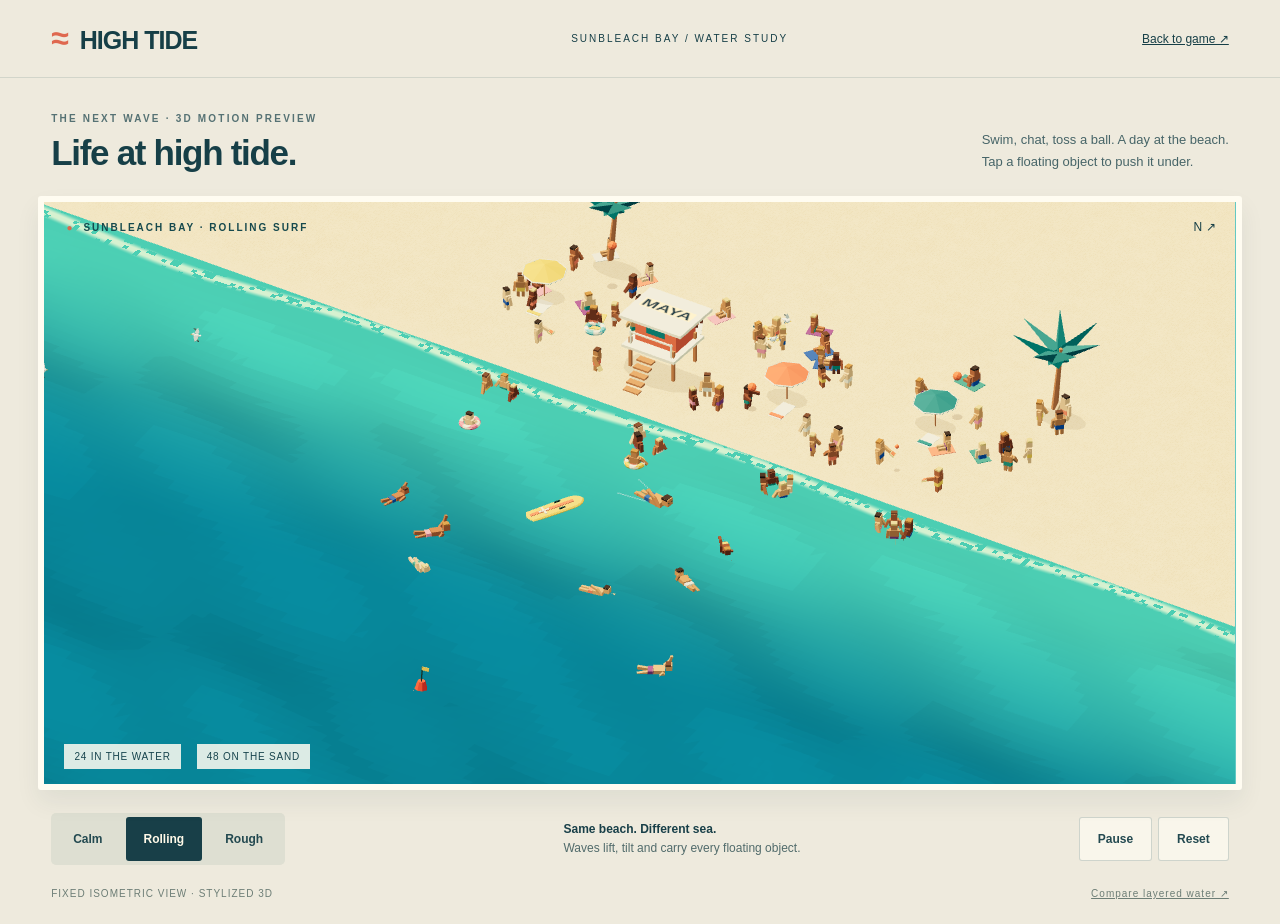
==== ocean.html @ c66c9a75 "Publish HIGH TIDE v0.1 playable browser build" ====
<!doctype html>
<html lang="en"><head><meta charset="UTF-8"><meta name="viewport" content="width=device-width,initial-scale=1,viewport-fit=cover"><meta name="theme-color" content="#123f49"><title>HIGH TIDE · Water study</title><link rel="icon" href="data:,">  <script type="module" crossorigin src="./assets/audio-CLJ6PYyp.js"></script>
  <script type="module" crossorigin src="./assets/ocean-preview-DCbeFqtl.js"></script>
  <link rel="stylesheet" crossorigin href="./assets/ocean-preview-CBJjA74X.css">
</head><body><main id="ocean-app"></main></body></html>
---- assets/ocean-preview-CBJjA74X.css ----
*{box-sizing:border-box}body{color:#163f47;background:#eeeadd;margin:0;font-family:Arial,sans-serif}button,a{-webkit-tap-highlight-color:transparent}header{border-bottom:1px solid #163f4720;justify-content:space-between;align-items:center;height:78px;padding:0 4vw;display:flex}.brand{letter-spacing:-1px;color:inherit;font-size:25px;font-weight:900;text-decoration:none}.brand b{color:#df684f;margin-right:12px;font-size:32px}header small{letter-spacing:2px;margin-left:20px;font-size:10px}header>a:last-child{color:inherit;font-size:12px}main{max-width:1600px;margin:auto}.intro{justify-content:space-between;align-items:end;padding:30px 4vw 23px;display:flex}.eyebrow{letter-spacing:2.2px;color:#567274;font-size:10px;font-weight:700}h1{letter-spacing:-1.3px;margin:7px 0 0;font-size:35px}.intro p{color:#476568;max-width:330px;margin:0;font-size:13px;line-height:1.7}.stage{background:#63c9c3;border:6px solid #fffcf1;border-radius:3px;height:min(66vh,680px);min-height:380px;margin:0 3vw;position:relative;overflow:hidden;box-shadow:0 12px 24px #163f4712}.stage canvas{touch-action:manipulation;width:100%;height:100%;display:block}.stamp{letter-spacing:2px;pointer-events:none;color:#16494d;font-size:10px;font-weight:700;position:absolute;top:20px;left:22px}.stamp:before{content:"●";color:#d76b4e;margin-right:9px}.bearing{pointer-events:none;font-size:12px;position:absolute;top:18px;right:20px}.legend{letter-spacing:.8px;pointer-events:none;color:#17444d;gap:16px;font-size:10px;display:flex;position:absolute;bottom:15px;left:20px}.legend span{background:#fffcf1dc;padding:7px 10px}.controls{justify-content:space-between;align-items:center;gap:20px;padding:23px 4vw;display:flex}.presets{background:#dedfd2;border-radius:5px;gap:5px;padding:4px;display:flex}button{cursor:pointer;color:#234950;background:0 0;border:0;border-radius:3px;min-height:44px;padding:10px 18px;font:700 12px Arial}button[aria-pressed=true]{color:#fff9e8;background:#183f48}.actions{gap:6px;display:flex}.actions button{background:#f9f6eb;border:1px solid #163f4730}button:focus-visible,a:focus-visible{outline-offset:3px;outline:3px solid #df684f}.hint{color:#516b6b;font-size:12px;line-height:1.6}.hint strong{color:#183f48;display:block}.foot{letter-spacing:1px;color:#6d7e76;justify-content:space-between;padding:0 4vw 25px;font-size:10px;display:flex}.error{background:#fff5dd;padding:25px;line-height:1.5;position:absolute;inset:25%}.toast{color:#fff;opacity:0;pointer-events:none;background:#163f47;border-radius:4px;padding:10px 16px;font-size:12px;transition:opacity .2s;position:absolute;bottom:55px;left:50%;transform:translate(-50%)}.toast.visible{opacity:1}@media (width<=700px){header{height:65px}.brand{font-size:20px}header small{display:none}.intro{padding:20px 5vw;display:block}h1{font-size:29px}.intro p{max-width:100%;margin-top:10px;font-size:12px}.stage{border-width:4px;height:52vh;min-height:350px;margin:0 3vw}.controls{flex-wrap:wrap;gap:14px;padding:16px 4vw}.presets{flex:1}.presets button{flex:1;padding:10px}.hint{order:3;width:100%;font-size:11px}.actions button{padding:10px 12px}.legend{gap:5px;font-size:8px;left:10px}.legend span{padding:6px}.stamp{font-size:8px;left:12px}.foot{letter-spacing:.5px;gap:15px;font-size:8px}}@media (height<=550px){.intro{padding:10px 4vw}.intro p{display:none}.stage{height:65vh;min-height:290px}header{height:50px}.controls{padding:10px 4vw}}.actions button[aria-pressed=true]{color:#fff9e8;background:#183f48}.water-switch{align-items:center;gap:18px;padding:18px 4vw 0;display:flex}.water-switch>span{letter-spacing:1.2px;font-size:10px;font-weight:700}.water-switch small{color:#516b6b;font-size:11px}.foot a{color:inherit}.water-switch+.controls{padding-top:15px}@media (width<=700px){.water-switch{flex-wrap:wrap;gap:10px}.water-switch>span{font-size:9px}.water-switch small{width:100%}.water-switch .presets{flex:0}.legend{flex-wrap:wrap;bottom:10px;right:10px}.legend span{font-size:8px}}body.patrol-ui{color:#173f49;background:#f7f3e9}.patrol-ui main{max-width:1800px}.patrol-ui header{gap:20px;height:94px;padding:0 3.3%}.patrol-ui .brand{letter-spacing:1px;align-items:center;gap:10px;font:900 34px/1 Arial Narrow,Arial,sans-serif;display:flex}.patrol-ui .brand b{margin:0;font-size:44px}.patrol-ui .brand small{letter-spacing:2px;margin:7px 0 0;font:700 8px Arial;display:block}.patrol-location{letter-spacing:1.7px;font-size:10px}.patrol-location span{color:#9fae9e;margin:0 16px}.patrol-shell{grid-template-columns:minmax(0,1fr) 260px;gap:28px;padding:28px 3.3% 20px;display:grid}.patrol-play{background:#fffcf4;border:1px solid #d4d9cd;align-self:start;min-width:0;box-shadow:0 5px #e6e8dc}.patrol-bar{align-items:center;gap:22px;height:86px;padding:14px 20px;display:flex}.patrol-clock,.patrol-score{flex-direction:column;gap:4px;display:flex}.patrol-ui .eyebrow{letter-spacing:1.5px;font-size:9px}.patrol-clock strong,.patrol-score strong{font-variant-numeric:tabular-nums;min-width:82px;font:700 34px/1 Arial Narrow,monospace}.patrol-score{text-align:right}.patrol-track{flex:1;min-width:30px}.patrol-track>div{letter-spacing:.6px;color:#7a8b80;justify-content:space-between;gap:8px;margin-bottom:9px;font-size:8px;display:flex}.patrol-ui progress{appearance:none;background:#e1e7d8;border:0;width:100%;height:4px;display:block}.patrol-ui progress::-webkit-progress-bar{background:#e1e7d8}.patrol-ui progress::-webkit-progress-value{background:#76a794}.patrol-ui progress::-moz-progress-bar{background:#76a794}.patrol-ui .stage{box-shadow:none;border:0;border-radius:0;height:clamp(390px,64vh,660px);min-height:0;margin:0}.patrol-ui .actions{gap:5px}.patrol-ui .actions button{min-height:44px;padding:8px 10px;font-size:11px}.patrol-caption{letter-spacing:.8px;justify-content:space-between;gap:12px;padding:13px 18px;font-size:9px;display:flex}.patrol-settings{color:#657c70;border-top:1px solid #d9dfd1;font-size:11px}.patrol-settings summary{cursor:pointer;min-height:44px;padding:14px 18px}.patrol-settings-content{flex-wrap:wrap;gap:16px;padding:0 18px 16px;display:flex}.patrol-ui .water-switch{flex-wrap:wrap;gap:10px;padding:0}.patrol-ui .water-switch small{width:100%;font-size:10px}.patrol-ui .water-switch>span{display:none}.patrol-ui .presets button{font-size:11px}.patrol-operations{flex-direction:column;min-width:0;padding-top:8px;display:flex}.patrol-title>.eyebrow{color:#7a8b80;font-size:8px}.patrol-title h1{letter-spacing:-.7px;max-width:240px;margin:13px 0;font:700 37px/1.05 Arial Narrow,Arial,sans-serif}.patrol-title h1 span{color:#e86550}.patrol-title p{color:#7b897e;margin:0 0 21px;font-size:11px;line-height:1.7}.patrol-summary{border-block:1px solid #d8dfd1;justify-content:space-between;margin-bottom:22px;padding:15px 0;display:flex}.patrol-summary>div{flex-direction:column;gap:7px;display:flex}.patrol-summary strong{font:700 28px/1 Arial Narrow,Arial,sans-serif}.patrol-summary div:first-child strong{color:#3e8b76}.patrol-summary div:nth-child(2) strong{color:#cc624f}.patrol-summary span{letter-spacing:.9px;font-size:7px}.patrol-watch h2{letter-spacing:1.4px;margin:0 0 12px;font-size:9px}.patrol-watch-empty{text-align:center;color:#7f9280;border:1px dashed #cfd9c9;padding:16px 9px;font-size:11px;line-height:1.7}.patrol-watch-entry{text-align:left;background:#eef0e3;border:1px solid #c7d5c2;width:100%;min-height:44px;margin-bottom:7px;font-size:11px;display:block}.patrol-observation{border-bottom:1px solid #d6dfcf;margin-bottom:15px;padding:20px 0}.patrol-observation h2{margin:8px 0 12px;font:600 24px Arial Narrow,Arial,sans-serif}.patrol-ui .shift-message{color:#647c6d;text-align:left;pointer-events:auto;background:0 0;border:0;border-radius:0;width:auto;max-width:none;min-height:56px;padding:0;font:11px/1.7 Arial;position:static;transform:none}.patrol-ui #patrol-lens{object-fit:contain;border:2px solid #173f49;width:100%;height:auto;max-height:150px;margin-bottom:12px;display:block}.patrol-ui [hidden]{display:none!important}#patrol-watch-toggle{letter-spacing:.5px;text-transform:uppercase;background:#e6eee1;border:1px solid #a9bfad;width:100%;min-height:44px;margin-top:12px;font-size:9px}.patrol-guard-status{color:#498a76;white-space:pre-line;margin-bottom:18px;font-size:10px;font-weight:700;line-height:1.9}.patrol-note strong{letter-spacing:.7px;font-size:9px}.patrol-note p,.patrol-goal p{color:#7b897e;font-size:10px;line-height:1.7}.patrol-goal{border-top:1px solid #d7decf;grid-template-columns:1fr auto;align-items:center;gap:10px;margin-top:22px;padding-top:16px;display:grid}.patrol-goal strong{font-size:23px}.patrol-goal small{font-size:10px}.patrol-goal progress,.patrol-goal p{grid-column:1/-1}.patrol-goal p{margin:0}.patrol-footer{letter-spacing:.8px;color:#7b897e;justify-content:space-between;gap:20px;padding:0 3.3% 24px;font-size:9px;display:flex}.patrol-footer a{color:inherit}.patrol-ui .shift-card{background:#13374277}.patrol-ui .shift-card>div{border:1px solid #cad5c2;border-radius:2px;box-shadow:7px 7px #173f492b}.patrol-ui .shift-card button{border-radius:0}@media (width<=1100px){.patrol-shell{grid-template-columns:minmax(0,1fr) 225px;gap:20px;padding:22px 2.5%}.patrol-bar{gap:12px;padding-inline:14px}.patrol-track>div>span:first-child{display:none}.patrol-track>div{justify-content:end}.patrol-title h1{font-size:32px}.patrol-clock strong,.patrol-score strong{min-width:70px;font-size:29px}}@media (width<=800px){.patrol-ui header{height:74px;padding-inline:max(16px,env(safe-area-inset-left))}.patrol-location{display:none}.patrol-ui .brand{font-size:27px}.patrol-shell{flex-direction:column;gap:22px;padding:16px;display:flex}.patrol-play{width:100%}.patrol-ui .stage{height:54vh;min-height:360px;max-height:600px}.patrol-operations{grid-template-columns:1fr 1fr;gap:18px;padding:0;display:grid}.patrol-title{display:none}.patrol-summary{grid-column:1/-1;margin:0;padding:12px 16px}.patrol-watch{grid-column:1}.patrol-observation{border:0;grid-area:2/2/span 2;margin:0;padding:0}.patrol-guard-status{grid-column:1;margin:0}.patrol-note{display:none}.patrol-goal{grid-column:1/-1;margin:0}.patrol-footer{padding:0 16px max(20px,env(safe-area-inset-bottom))}.patrol-footer>span:nth-child(2){display:none}.patrol-ui .shift-message{min-height:68px}}@media (width<=480px){.patrol-shell{padding:10px}.patrol-bar{gap:10px;height:78px;padding:10px}.patrol-track{display:none}.patrol-score{margin-left:auto}.patrol-clock strong,.patrol-score strong{min-width:65px;font-size:28px}.patrol-ui .actions{gap:4px}.patrol-ui .actions button{padding:8px;font-size:10px}.patrol-caption{letter-spacing:0;padding:11px 10px;font-size:8px}.patrol-operations{gap:13px}.patrol-observation h2{font-size:21px}.patrol-ui .brand small{font-size:7px}.patrol-ui header>a:last-child{font-size:10px}.patrol-footer{font-size:8px}.patrol-ui .stage{height:48vh;min-height:360px}}@media (height<=550px) and (width>=600px){.patrol-ui header{height:58px}.patrol-shell{padding-top:12px}.patrol-ui .stage{height:65vh;min-height:290px}.patrol-bar{height:70px}}.patrol-header-actions{align-items:center;gap:18px;display:flex}.patrol-header-actions a{color:inherit;font-size:12px}.patrol-ui #patrol-sound{color:#173f49;background:0 0;border:1px solid #d4dacf;border-radius:50%;place-items:center;width:44px;min-width:44px;height:44px;padding:10px;display:grid}.patrol-ui #patrol-sound svg{width:21px;height:21px}.patrol-ui #patrol-sound .sound-slash{display:none}.patrol-ui #patrol-sound[aria-pressed=false] .sound-slash{display:block}@media (width<=480px){.patrol-header-actions{gap:8px}.patrol-header-actions a{font-size:9px}.patrol-ui .brand{font-size:24px}}.patrol-surf{border-top:1px solid #d9dfd1;flex-wrap:wrap;justify-content:space-between;align-items:center;gap:10px;padding:10px 18px;display:flex}.patrol-surf .eyebrow{color:#657c70}.patrol-surf .presets{min-width:220px}.patrol-surf .presets button{flex:1;min-height:44px}
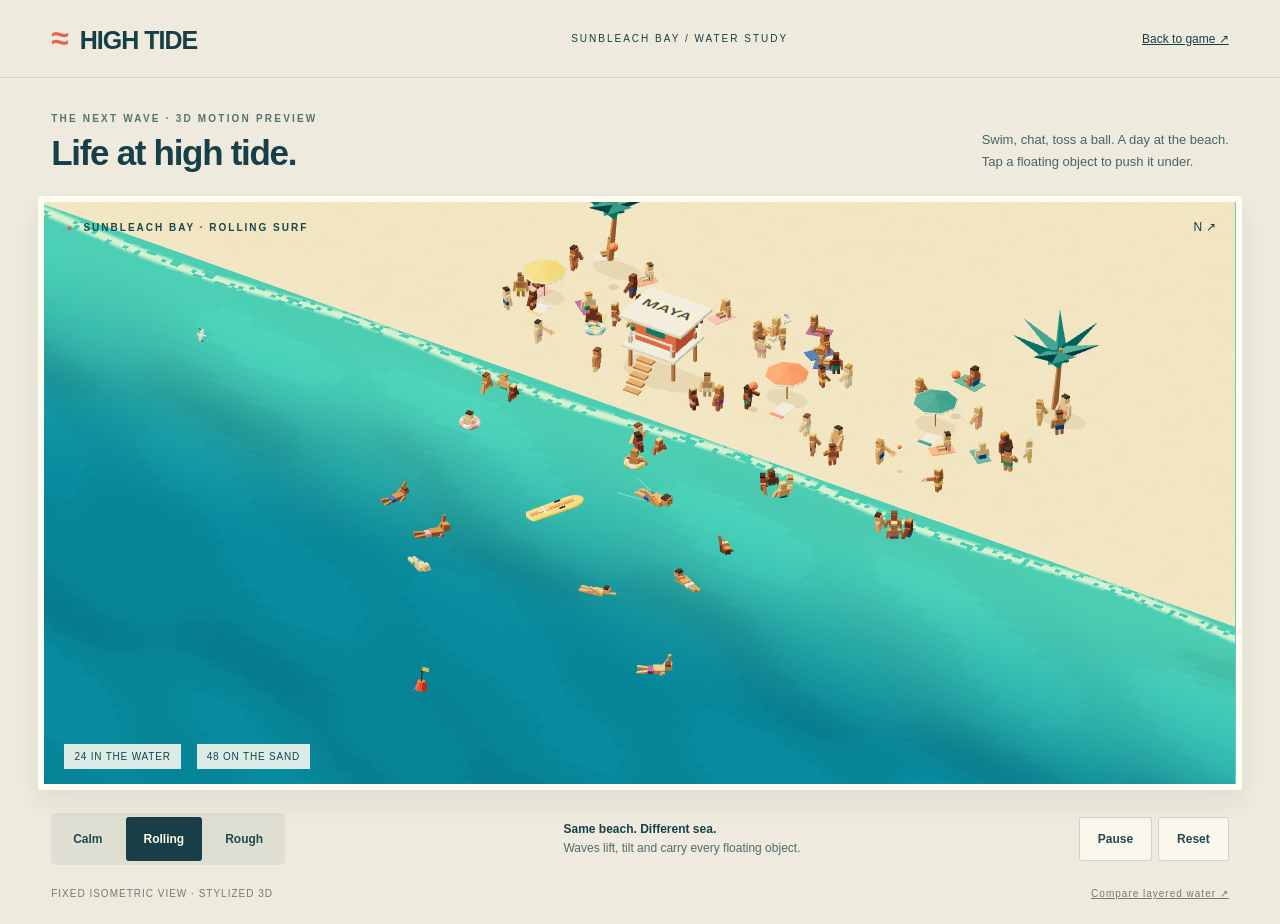
==== commit e8c84a47: "Publish clearer evacuation and larger animated shark" ====
--- a/ocean.html
+++ b/ocean.html
@@ -1,5 +1,5 @@
 <!doctype html>
-<html lang="en"><head><meta charset="UTF-8"><meta name="viewport" content="width=device-width,initial-scale=1,viewport-fit=cover"><meta name="theme-color" content="#123f49"><title>HIGH TIDE · Water study</title><link rel="icon" href="data:,">  <script type="module" crossorigin src="./assets/audio-CLJ6PYyp.js"></script>
-  <script type="module" crossorigin src="./assets/ocean-preview-DCbeFqtl.js"></script>
+<html lang="en"><head><meta charset="UTF-8"><meta name="viewport" content="width=device-width,initial-scale=1,viewport-fit=cover"><meta name="theme-color" content="#123f49"><title>HIGH TIDE · Water study</title><link rel="icon" href="data:,">  <script type="module" crossorigin src="./assets/audio-QsdjtRFp.js"></script>
+  <script type="module" crossorigin src="./assets/ocean-preview-BSSklL4y.js"></script>
   <link rel="stylesheet" crossorigin href="./assets/ocean-preview-CBJjA74X.css">
 </head><body><main id="ocean-app"></main></body></html>
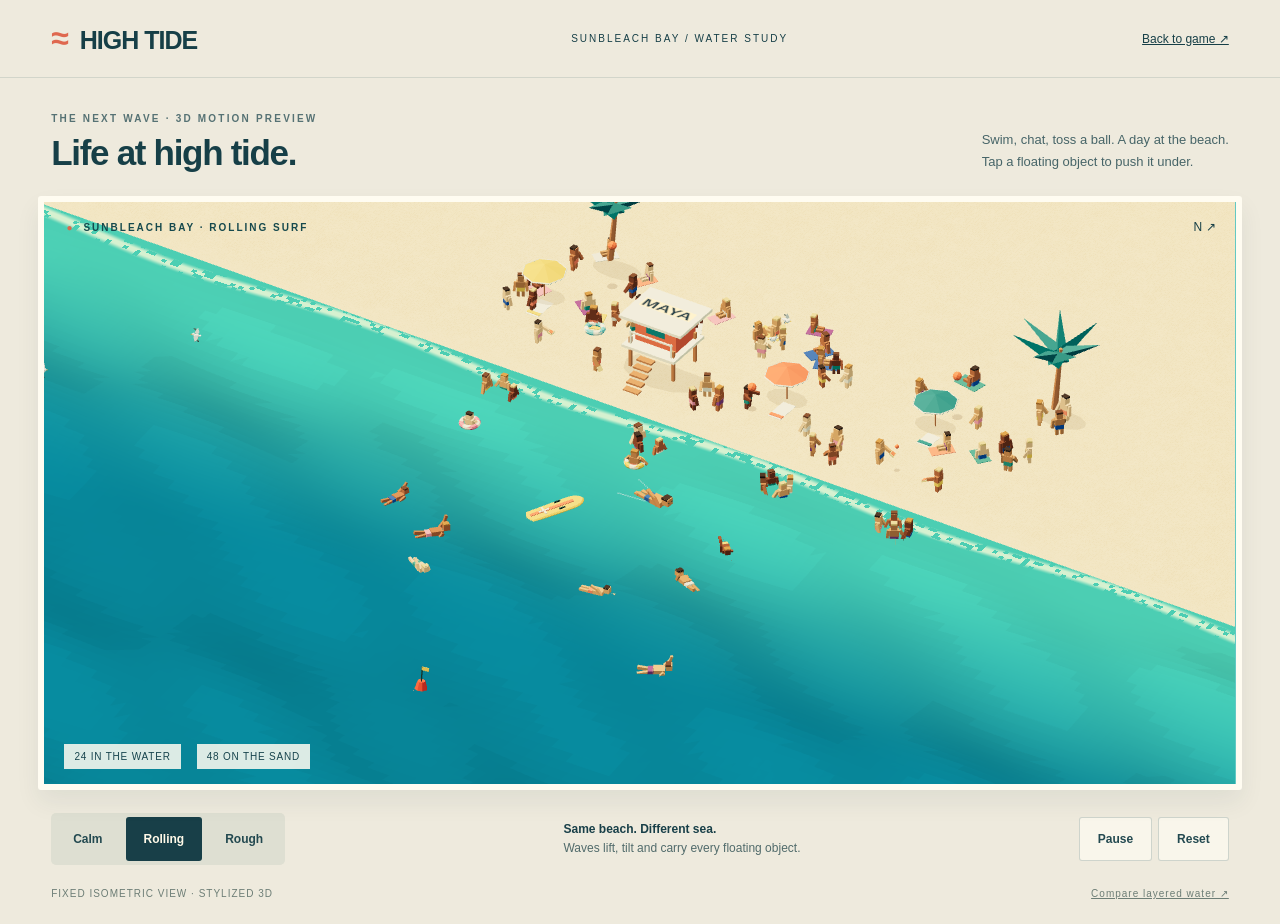
==== commit 9fb7e2fb: "Deploy offshore shark patrol and one-tap evacuation" ====
--- a/ocean.html
+++ b/ocean.html
@@ -1,5 +1,5 @@
 <!doctype html>
-<html lang="en"><head><meta charset="UTF-8"><meta name="viewport" content="width=device-width,initial-scale=1,viewport-fit=cover"><meta name="theme-color" content="#123f49"><title>HIGH TIDE · Water study</title><link rel="icon" href="data:,">  <script type="module" crossorigin src="./assets/audio-QsdjtRFp.js"></script>
-  <script type="module" crossorigin src="./assets/ocean-preview-BSSklL4y.js"></script>
+<html lang="en"><head><meta charset="UTF-8"><meta name="viewport" content="width=device-width,initial-scale=1,viewport-fit=cover"><meta name="theme-color" content="#123f49"><title>HIGH TIDE · Water study</title><link rel="icon" href="data:,">  <script type="module" crossorigin src="./assets/audio-C08hzJ1-.js"></script>
+  <script type="module" crossorigin src="./assets/ocean-preview-DjRESfo4.js"></script>
   <link rel="stylesheet" crossorigin href="./assets/ocean-preview-CBJjA74X.css">
 </head><body><main id="ocean-app"></main></body></html>
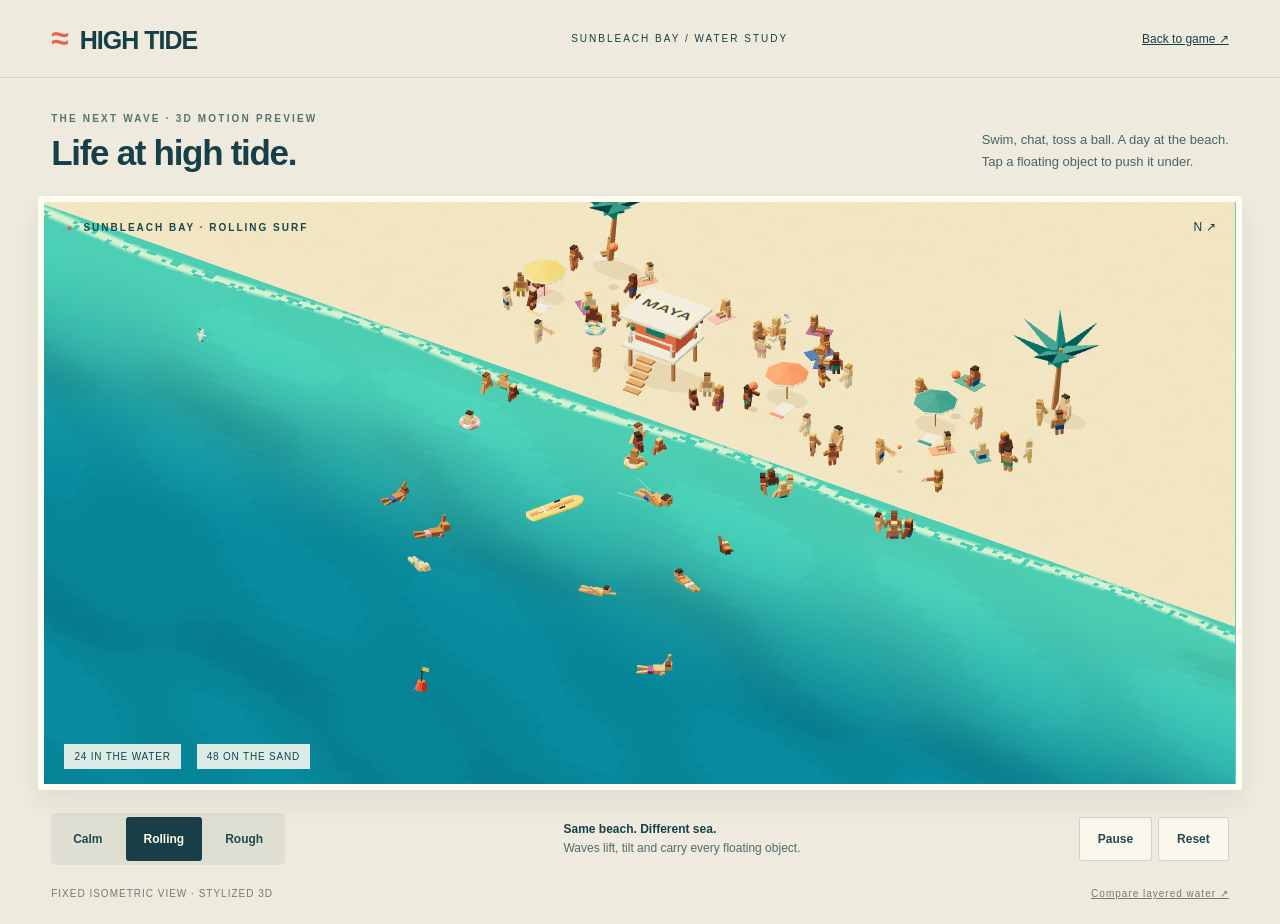
==== commit b20f346f: "Deploy randomized repeat shark encounters" ====
--- a/ocean.html
+++ b/ocean.html
@@ -1,5 +1,5 @@
 <!doctype html>
-<html lang="en"><head><meta charset="UTF-8"><meta name="viewport" content="width=device-width,initial-scale=1,viewport-fit=cover"><meta name="theme-color" content="#123f49"><title>HIGH TIDE · Water study</title><link rel="icon" href="data:,">  <script type="module" crossorigin src="./assets/audio-C08hzJ1-.js"></script>
-  <script type="module" crossorigin src="./assets/ocean-preview-DjRESfo4.js"></script>
+<html lang="en"><head><meta charset="UTF-8"><meta name="viewport" content="width=device-width,initial-scale=1,viewport-fit=cover"><meta name="theme-color" content="#123f49"><title>HIGH TIDE · Water study</title><link rel="icon" href="data:,">  <script type="module" crossorigin src="./assets/audio-CvPJ10oA.js"></script>
+  <script type="module" crossorigin src="./assets/ocean-preview-cwxjRHx1.js"></script>
   <link rel="stylesheet" crossorigin href="./assets/ocean-preview-CBJjA74X.css">
 </head><body><main id="ocean-app"></main></body></html>
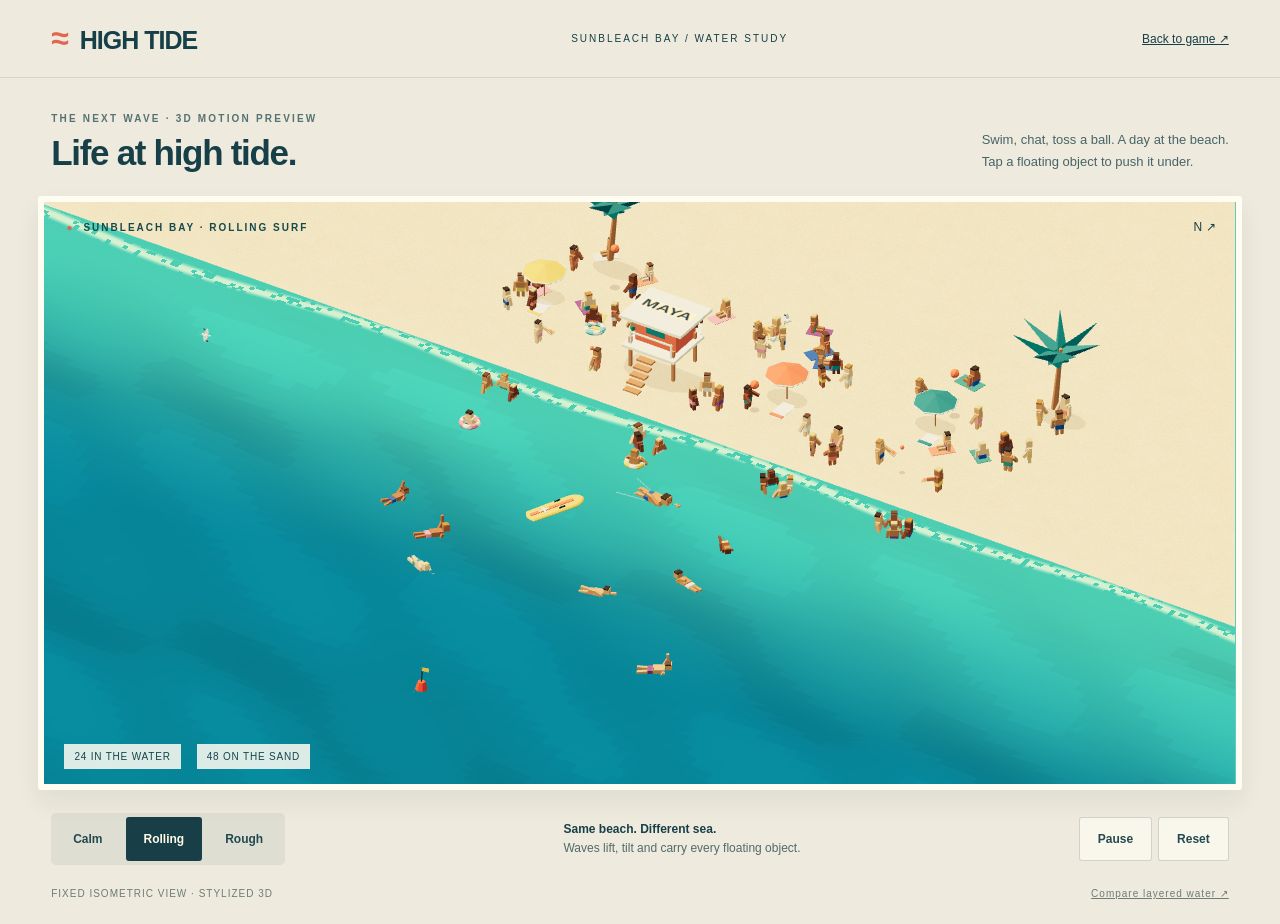
==== commit 999de8cd: "Deploy Changing Tide jellyfish shift" ====
--- a/ocean.html
+++ b/ocean.html
@@ -1,5 +1,5 @@
 <!doctype html>
-<html lang="en"><head><meta charset="UTF-8"><meta name="viewport" content="width=device-width,initial-scale=1,viewport-fit=cover"><meta name="theme-color" content="#123f49"><title>HIGH TIDE · Water study</title><link rel="icon" href="data:,">  <script type="module" crossorigin src="./assets/audio-CvPJ10oA.js"></script>
-  <script type="module" crossorigin src="./assets/ocean-preview-cwxjRHx1.js"></script>
+<html lang="en"><head><meta charset="UTF-8"><meta name="viewport" content="width=device-width,initial-scale=1,viewport-fit=cover"><meta name="theme-color" content="#123f49"><title>HIGH TIDE · Water study</title><link rel="icon" href="data:,">  <script type="module" crossorigin src="./assets/audio-D-OkMCyr.js"></script>
+  <script type="module" crossorigin src="./assets/ocean-preview-CT4SCExd.js"></script>
   <link rel="stylesheet" crossorigin href="./assets/ocean-preview-CBJjA74X.css">
 </head><body><main id="ocean-app"></main></body></html>
